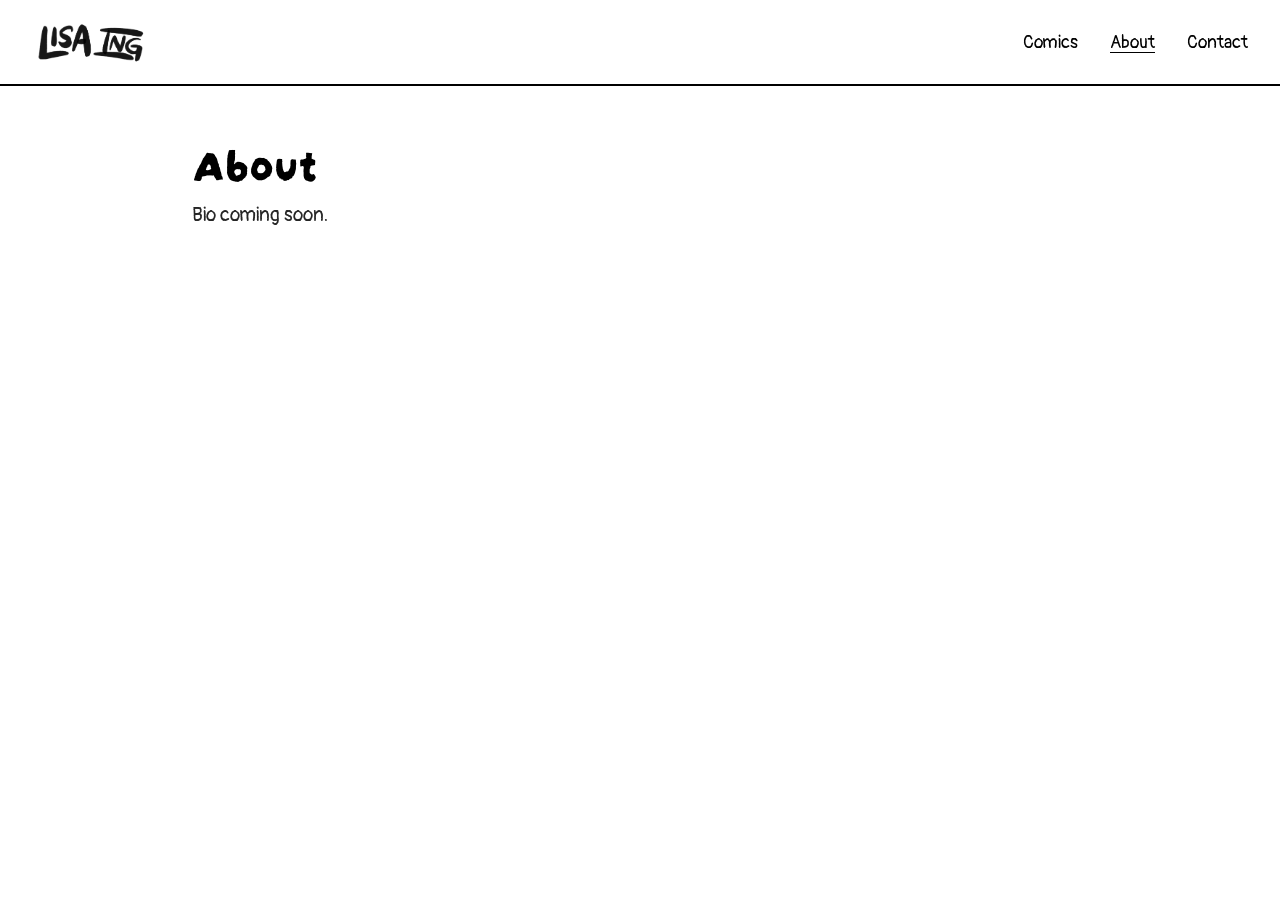
==== about/index.html @ 354f7dac "website landing page revisions" ====
<!DOCTYPE html>
<html lang="en">
<head>
  <meta charset="UTF-8" />
  <meta name="viewport" content="width=device-width, initial-scale=1.0" />
  <title>About | Lisa Ing</title>

  <!-- Google Fonts -->
  <link rel="preconnect" href="https://fonts.googleapis.com">
  <link rel="preconnect" href="https://fonts.gstatic.com" crossorigin>
  <link
    href="https://fonts.googleapis.com/css2?family=Darumadrop+One&family=Pangolin&display=swap"
    rel="stylesheet"
  />

  <link rel="stylesheet" href="../style.css" />
</head>
<body>

  <header class="site-header">
    <a href="../" class="site-name">
      <img src="../assets/signature-logo.png" alt="Lisa Ing, home" />
    </a>
    <nav class="site-nav">
      <a href="../comics/">Comics</a>
      <a href="../about/" aria-current="page">About</a>
      <a href="../contact/">Contact</a>
    </nav>
  </header>

  <main class="subpage">
    <h1>About</h1>
    <p class="lede">Bio coming soon.</p>

  </main>

</body>
</html>
---- style.css ----
/* =========================
   Global Setup
========================= */
html, body {
  width: 100%;
  height: 100%;
  margin: 0;
}

:root {
  --font-title: 'Darumadrop One', cursive;
  --font-body: 'Pangolin', 'Comic Sans MS', 'Chalkboard SE', cursive, sans-serif;
}

/* =========================
   Base Styles
========================= */
body {
  font-weight: 400;
  font-family: var(--font-body);
  background: #ffffff;
  color: #000000;
}

/* =========================
   Home: Hero
========================= */
.hero {
  max-width: 960px;
  margin: 0 auto;
  padding: 4rem 2rem;
  box-sizing: border-box;
  display: flex;
  align-items: center;
  justify-content: center;
  gap: 4rem;
}

.duck {
  width: 260px;
  height: auto;
  flex-shrink: 0;
}

.intro h1 {
  font-weight: 400;
  font-family: var(--font-title);
  font-size: 4rem;
  margin: 0 0 1rem 0;
  line-height: 1.1;
}

.intro p {
  font-size: 1.35rem;
  margin: 0;
  opacity: 0.85;
}

/* =========================
   Home: Spotlight
========================= */
.spotlight {
  max-width: 960px;
  margin: 0 auto;
  padding: 0 2rem 4rem;
  box-sizing: border-box;
}

.spotlight {
  display: flex;
  flex-direction: column;
  gap: 4rem;
}

.section-title {
  font-family: var(--font-title);
  font-weight: 400;
  font-size: 2rem;
  margin: 0 0 1.5rem 0;
  text-align: center;
}

/* =========================
   Buttons (comic narration box)
========================= */
:root {
  --narration: #F6C443;
}

.btn {
  display: inline-flex;
  align-items: center;
  justify-content: center;
  gap: 0.75rem;
  padding: 0.75rem 1.5rem;
  background: var(--narration);
  color: #000000;
  border: 3px solid #000000;
  border-radius: 0;
  box-shadow: 5px 5px 0 #000000;
  font-family: var(--font-body);
  font-size: 1.15rem;
  line-height: 1.2;
  text-decoration: none;
  transition: transform 0.12s ease, box-shadow 0.12s ease;
}

.btn:hover,
.btn:focus-visible {
  transform: translate(-2px, -2px);
  box-shadow: 7px 7px 0 #000000;
}

.btn:active {
  transform: translate(5px, 5px);
  box-shadow: 0 0 0 #000000;
}

.btn:focus-visible {
  outline: 3px solid #000000;
  outline-offset: 4px;
}

.btn-icon img {
  width: 28px;
  height: 28px;
}

.btn-row {
  display: flex;
  flex-wrap: wrap;
  justify-content: center;
  gap: 1.5rem 2rem;
}

/* =========================
   Feature cards
========================= */
.feature {
  display: flex;
  flex-direction: column;
  border: 3px solid #000000;
  background: #ffffff;
}

.feature-img {
  display: block;
  width: 100%;
  height: auto;
  border-bottom: 3px solid #000000;
}

.feature-body {
  padding: 1.5rem 2rem 2rem;
  display: flex;
  flex-direction: column;
  align-items: flex-start;
  gap: 0.5rem;
}

.feature-body h2 {
  font-family: var(--font-title);
  font-weight: 400;
  font-size: 2.5rem;
  line-height: 1.1;
  margin: 0;
}

.eyebrow {
  margin: 0;
  font-size: 1rem;
  letter-spacing: 0.08em;
  text-transform: uppercase;
  opacity: 0.7;
}

.feature-meta {
  margin: 0 0 1rem 0;
  font-size: 1.3rem;
}

/* Secondary card: image beside text on wide screens */
.feature-secondary {
  flex-direction: row;
  align-items: stretch;
}

.feature-secondary .feature-img {
  width: 55%;
  object-fit: contain;
  border-bottom: 0;
  border-right: 3px solid #000000;
}

.feature-secondary .feature-body {
  justify-content: center;
  flex: 1;
}

/* =========================
   Recognition strip
========================= */
.rec-list {
  list-style: none;
  margin: 0;
  padding: 0;
  display: grid;
  grid-template-columns: repeat(4, 1fr);
  gap: 1.5rem;
}

.rec-item {
  display: flex;
  flex-direction: column;
  align-items: center;
  gap: 0.4rem;
  height: 100%;
  box-sizing: border-box;
  padding: 1rem;
  text-align: center;
  text-decoration: none;
  color: #000000;
  border: 3px solid #000000;
  transition: transform 0.12s ease, box-shadow 0.12s ease;
}

.rec-item:hover,
.rec-item:focus-visible {
  transform: translate(-2px, -2px);
  box-shadow: 5px 5px 0 #000000;
}

.rec-title {
  font-family: var(--font-title);
  font-size: 1.25rem;
  line-height: 1.2;
}

.rec-sub {
  font-size: 1rem;
  line-height: 1.3;
  opacity: 0.8;
}

/* =========================
   Links (Contact page)
========================= */
.links {
  display: flex;
  flex-direction: column;
  gap: 2rem;
}

.link {
  display: flex;
  align-items: center;
  gap: 1.25rem;

  font-size: 1.25rem;
  font-weight: 400;
  text-decoration: none;
  color: #000000;

  transition: transform 0.15s ease, opacity 0.15s ease;
}

.link img {
  width: 32px;
  height: 32px;
}

.link:hover {
  transform: translateX(4px);
  opacity: 0.85;
}

/* =========================
   Site Header (inner pages)
========================= */
.site-header {
  display: flex;
  align-items: center;
  justify-content: space-between;
  flex-wrap: wrap;
  gap: 1rem;
  padding: 1.25rem 2rem;
  border-bottom: 2px solid #000000;
}

.site-name {
  display: inline-flex;
  align-items: center;
  text-decoration: none;
}

.site-name img {
  display: block;
  height: 44px;
  width: auto;
}

.site-nav {
  display: flex;
  gap: 2rem;
}

.site-nav a {
  font-size: 1.1rem;
  font-weight: 400;
  text-decoration: none;
  color: #000000;
}

.site-nav a:hover,
.site-nav a[aria-current="page"] {
  text-decoration: underline;
  text-underline-offset: 4px;
}

/* =========================
   Inner Pages
========================= */
.subpage {
  max-width: 960px;
  margin: 0 auto;
  padding: 3rem 2rem;
  box-sizing: border-box;
}

.subpage h1 {
  font-weight: 400;
  font-family: var(--font-title);
  font-size: 3rem;
  margin: 0 0 1rem 0;
  line-height: 1.1;
}

.subpage .lede {
  font-size: 1.2rem;
  opacity: 0.85;
  margin: 0 0 2.5rem 0;
}

.breadcrumb {
  margin: 0 0 1rem 0;
}

.breadcrumb a {
  color: #000000;
  text-decoration: none;
  opacity: 0.7;
}

.breadcrumb a:hover {
  opacity: 1;
}

/* Comic cards */
.cards {
  display: grid;
  grid-template-columns: repeat(auto-fit, minmax(240px, 1fr));
  gap: 1.5rem;
}

.card {
  display: block;
  padding: 1.5rem;
  border: 2px solid #000000;
  border-radius: 12px;
  text-decoration: none;
  color: #000000;
  transition: transform 0.15s ease, box-shadow 0.15s ease;
}

.card:hover {
  transform: translate(-3px, -3px);
  box-shadow: 6px 6px 0 #000000;
}

.card h2 {
  font-family: var(--font-title);
  font-weight: 400;
  font-size: 1.5rem;
  margin: 0 0 0.5rem 0;
}

.card p {
  margin: 0;
  opacity: 0.8;
}

/* =========================
   Responsive
========================= */
@media (max-width: 600px) {
  .site-header {
    padding: 1rem;
  }

  .site-nav {
    gap: 1.25rem;
  }

  .subpage {
    padding: 2rem 1rem;
  }

  .subpage h1 {
    font-size: 2.25rem;
  }
}

@media (max-width: 900px) {
  .hero {
    flex-direction: column;
    text-align: center;
    gap: 2rem;
    padding: 3rem 1rem;
  }

  .intro h1 {
    font-size: 2.75rem;
  }

  .intro p {
    font-size: 1.15rem;
  }

  .duck {
    width: 200px;
  }

  .spotlight {
    padding: 0 1rem 3rem;
    gap: 3rem;
  }

  .feature-secondary {
    flex-direction: column;
  }

  .feature-secondary .feature-img {
    width: 100%;
    border-right: 0;
    border-bottom: 3px solid #000000;
  }

  .feature-body {
    padding: 1.25rem 1.25rem 1.75rem;
  }

  .feature-body h2 {
    font-size: 2rem;
  }

  .rec-list {
    grid-template-columns: repeat(2, 1fr);
    gap: 2rem 1rem;
  }
}
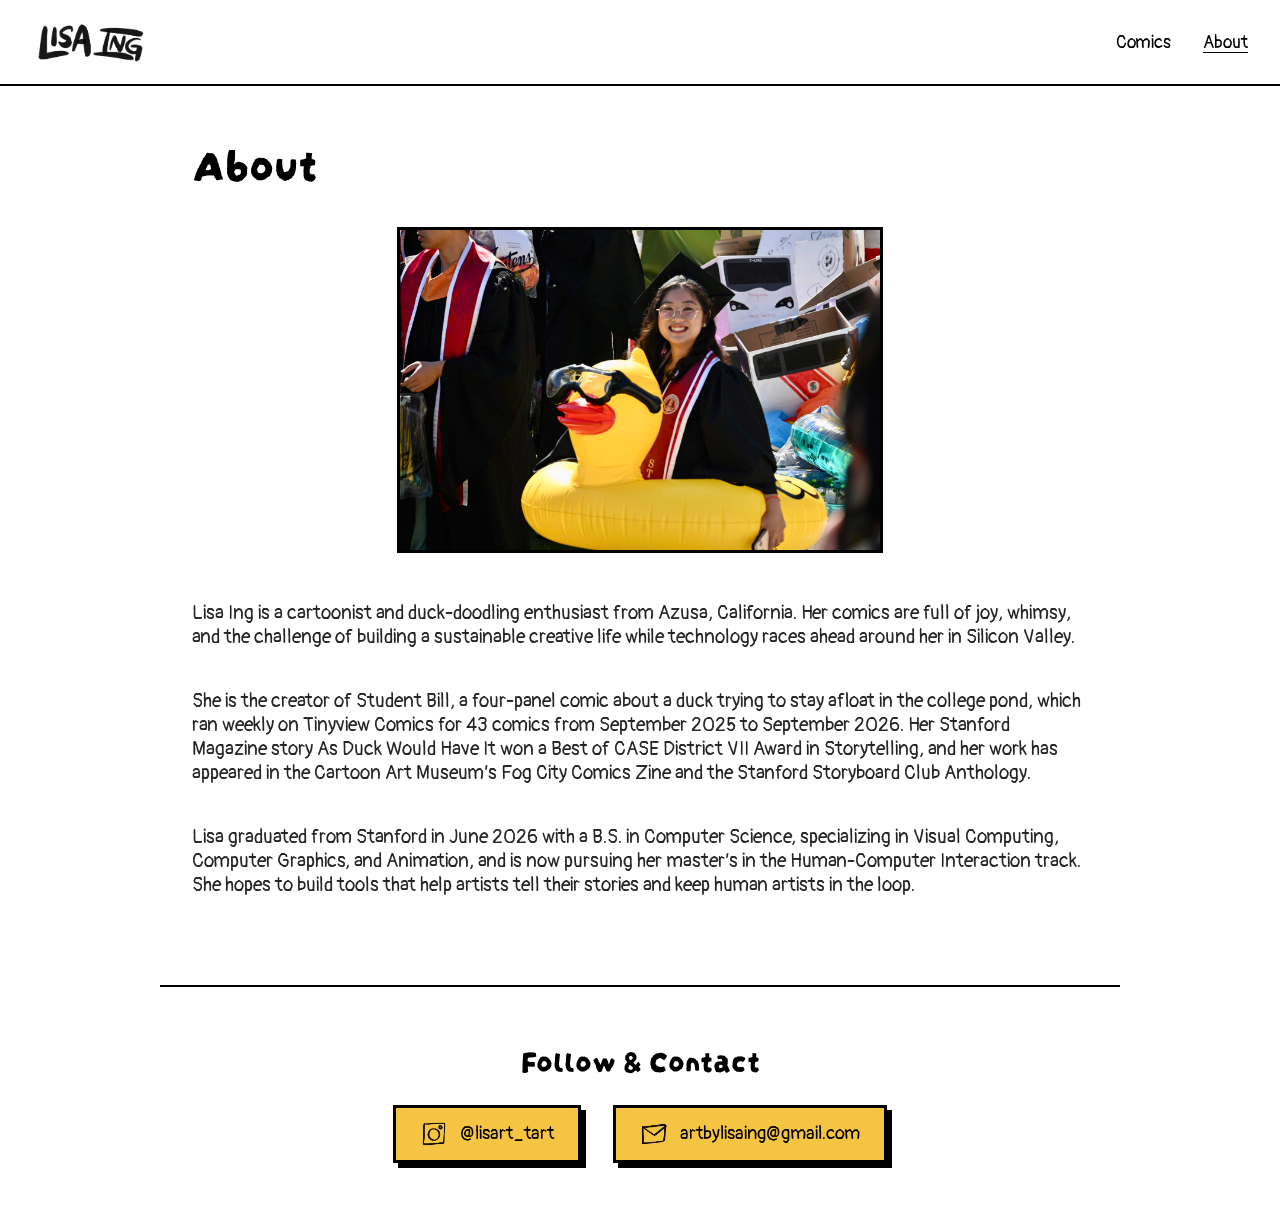
==== commit e749854e: "Updated Comics and About Pages" ====
--- a/about/index.html
+++ b/about/index.html
@@ -1,38 +1,79 @@
-<!DOCTYPE html>
+<!doctype html>
 <html lang="en">
-<head>
-  <meta charset="UTF-8" />
-  <meta name="viewport" content="width=device-width, initial-scale=1.0" />
-  <title>About | Lisa Ing</title>
+  <head>
+    <meta charset="UTF-8" />
+    <meta name="viewport" content="width=device-width, initial-scale=1.0" />
+    <title>About | Lisa Ing</title>
 
-  <!-- Google Fonts -->
-  <link rel="preconnect" href="https://fonts.googleapis.com">
-  <link rel="preconnect" href="https://fonts.gstatic.com" crossorigin>
-  <link
-    href="https://fonts.googleapis.com/css2?family=Darumadrop+One&family=Pangolin&display=swap"
-    rel="stylesheet"
-  />
+    <!-- Google Fonts -->
+    <link rel="preconnect" href="https://fonts.googleapis.com" />
+    <link rel="preconnect" href="https://fonts.gstatic.com" crossorigin />
+    <link
+      href="https://fonts.googleapis.com/css2?family=Darumadrop+One&family=Pangolin&display=swap"
+      rel="stylesheet"
+    />
 
-  <link rel="stylesheet" href="../style.css" />
-</head>
-<body>
+    <link rel="stylesheet" href="../style.css" />
+  </head>
+  <body>
+    <header class="site-header">
+      <a href="../" class="site-name">
+        <img src="../assets/signature-logo.png" alt="Lisa Ing, home" />
+      </a>
+      <nav class="site-nav">
+        <a href="../comics/">Comics</a>
+        <a href="../about/" aria-current="page">About</a>
+      </nav>
+    </header>
 
-  <header class="site-header">
-    <a href="../" class="site-name">
-      <img src="../assets/signature-logo.png" alt="Lisa Ing, home" />
-    </a>
-    <nav class="site-nav">
-      <a href="../comics/">Comics</a>
-      <a href="../about/" aria-current="page">About</a>
-      <a href="../contact/">Contact</a>
-    </nav>
-  </header>
+    <main class="subpage">
+      <h1>About</h1>
+      <img
+        src="../comics/student-bill/grad_duck.jpg"
+        alt="Illustration of a duck in graduation attire"
+        class="sb-note-img"
+      />
+      <p class="lede">
+        Lisa Ing is a cartoonist and duck-doodling enthusiast from Azusa,
+        California. Her comics are full of joy, whimsy, and the challenge of
+        building a sustainable creative life while technology races ahead around
+        her in Silicon Valley.
+      </p>
+      <p class="lede">
+        She is the creator of Student Bill, a four-panel comic about a duck
+        trying to stay afloat in the college pond, which ran weekly on Tinyview
+        Comics for 43 comics from September 2025 to September 2026. Her Stanford
+        Magazine story As Duck Would Have It won a Best of CASE District VII
+        Award in Storytelling, and her work has appeared in the Cartoon Art
+        Museum’s Fog City Comics Zine and the Stanford Storyboard Club
+        Anthology.
+      </p>
+      <p class="lede">
+        Lisa graduated from Stanford in June 2026 with a B.S. in Computer
+        Science, specializing in Visual Computing, Computer Graphics, and
+        Animation, and is now pursuing her master’s in the Human-Computer
+        Interaction track. She hopes to build tools that help artists tell their
+        stories and keep human artists in the loop.
+      </p>
+    </main>
 
-  <main class="subpage">
-    <h1>About</h1>
-    <p class="lede">Bio coming soon.</p>
-
-  </main>
-
-</body>
+    <footer class="site-footer">
+      <h2 class="section-title">Follow &amp; Contact</h2>
+      <div class="btn-row">
+        <a
+          href="https://www.instagram.com/lisart_tart/"
+          target="_blank"
+          rel="noopener noreferrer"
+          class="btn btn-icon"
+        >
+          <img src="../assets/icon-instagram.png" alt="" />
+          <span>@lisart_tart</span>
+        </a>
+        <a href="mailto:artbylisaing@gmail.com" class="btn btn-icon">
+          <img src="../assets/icon-mail.png" alt="" />
+          <span>artbylisaing@gmail.com</span>
+        </a>
+      </div>
+    </footer>
+  </body>
 </html>
--- a/style.css
+++ b/style.css
@@ -390,6 +390,74 @@
 }
 
 /* =========================
+   Student Bill page
+========================= */
+.sb-hero {
+  display: flex;
+  flex-direction: column;
+  align-items: center;
+  gap: 2rem;
+  margin-bottom: 4rem;
+}
+
+.sb-banner {
+  display: block;
+  width: 100%;
+  height: auto;
+  border: 3px solid #000000;
+}
+
+.sb-section {
+  margin-bottom: 4rem;
+}
+
+.sb-section h2 {
+  font-family: var(--font-title);
+  font-weight: 400;
+  font-size: 2.25rem;
+  line-height: 1.1;
+  margin: 0 0 1rem 0;
+}
+
+.sb-section p {
+  font-size: 1.2rem;
+  line-height: 1.6;
+  margin: 0 0 1.5rem 0;
+}
+
+.sb-section a {
+  color: #000000;
+  text-underline-offset: 3px;
+}
+
+.sb-center {
+  text-align: center;
+  margin-bottom: 1.5rem;
+}
+
+.sb-note-img {
+  display: block;
+  width: 100%;
+  max-width: 480px;
+  height: auto;
+  margin: 0 auto;
+  border: 3px solid #000000;
+}
+
+.sb-previews {
+  display: grid;
+  grid-template-columns: repeat(auto-fit, minmax(240px, 1fr));
+  gap: 1.5rem;
+  margin-top: 2rem;
+}
+
+.sb-previews img {
+  display: block;
+  width: 100%;
+  height: auto;
+}
+
+/* =========================
    Responsive
 ========================= */
 @media (max-width: 600px) {
@@ -458,3 +526,111 @@
     gap: 2rem 1rem;
   }
 }
+
+/* =========================
+   As Duck Would Have It page
+========================= */
+.sr-only {
+  position: absolute;
+  width: 1px;
+  height: 1px;
+  overflow: hidden;
+  clip: rect(0 0 0 0);
+  white-space: nowrap;
+}
+
+.banner-wrap {
+  position: relative;
+  width: 100%;
+}
+
+.banner-wrap .sb-banner {
+  display: block;
+}
+
+.banner-tag {
+  position: absolute;
+  top: 1rem;
+  left: 1rem;
+  right: 1rem;
+  margin: 0;
+  width: fit-content;
+  max-width: calc(100% - 2rem);
+  padding: 0.4rem 0.8rem;
+  background: var(--narration);
+  border: 3px solid #000000;
+  font-size: 1rem;
+  line-height: 1.3;
+}
+
+.sb-title {
+  font-family: var(--font-title);
+  font-weight: 400;
+  font-size: 2.25rem;
+  line-height: 1.1;
+  margin: 0 0 1rem 0;
+}
+
+.sb-section h3 {
+  font-family: var(--font-title);
+  font-weight: 400;
+  font-size: 1.5rem;
+  margin: 2rem 0 1rem;
+}
+
+.comic-pages {
+  display: flex;
+  flex-direction: column;
+  gap: 1.5rem;
+}
+
+.comic-pages img {
+  display: block;
+  width: 100%;
+  height: auto;
+}
+
+/* Comics landing: project cards */
+.cards:has(.card-project) {
+  grid-template-columns: repeat(auto-fit, minmax(320px, 1fr));
+}
+
+.card-project {
+  display: flex;
+  flex-direction: column;
+  padding: 0;
+  overflow: hidden;
+}
+
+.card-project img {
+  display: block;
+  width: 100%;
+  height: auto;
+  border-bottom: 2px solid #000000;
+}
+
+.card-project .card-body {
+  padding: 1.25rem 1.5rem 1.5rem;
+}
+
+/* About page: spacing around the grad duck image */
+.subpage > h1 + .sb-note-img {
+  margin: 2.5rem auto 3rem;
+}
+
+/* =========================
+   Site Footer
+========================= */
+.site-footer {
+  max-width: 960px;
+  margin: 0 auto;
+  padding: 3rem 2rem 4rem;
+  box-sizing: border-box;
+  border-top: 2px solid #000000;
+}
+
+@media (max-width: 900px) {
+  .site-footer {
+    padding: 2.5rem 1rem 3rem;
+  }
+}
